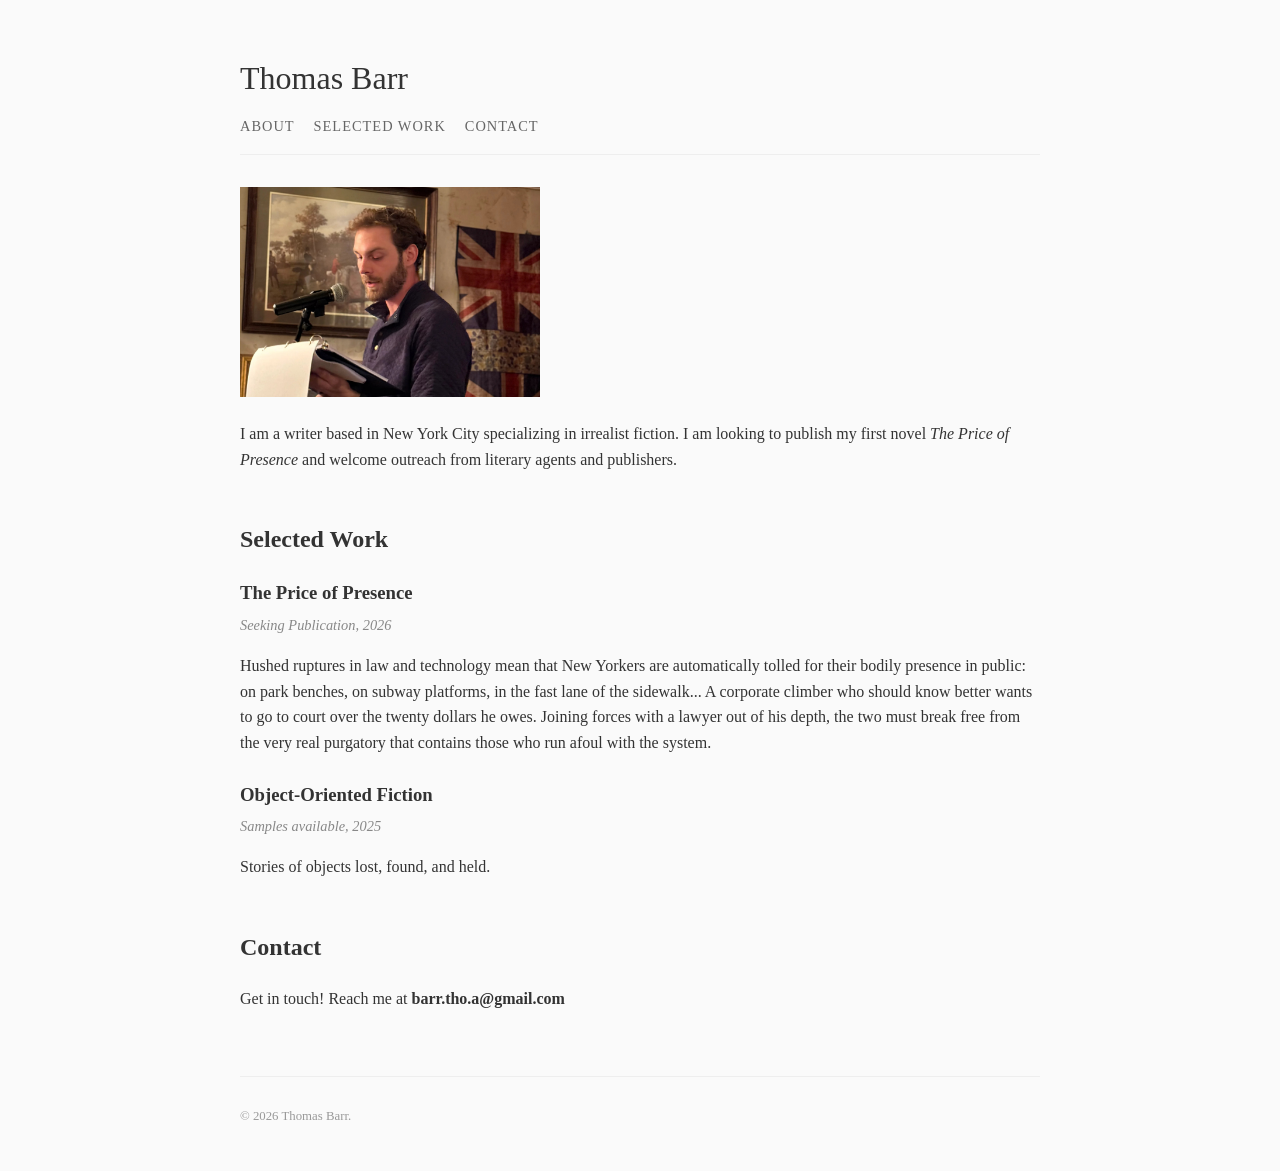
==== index.html @ 7c8e86bd "changed name from "your name" change name of website from the default to my name" ====
<!DOCTYPE html>
<html lang="en">
<head>
    <meta charset="UTF-8">
    <meta name="viewport" content="width=device-width, initial-scale=1.0">
    <title>Thomas Barr | Writer</title>
    <style>
        /* Minimalist Styling */
        body {
            font-family: "Georgia", serif; /* Serif fonts are classic for writers */
            line-height: 1.6;
            color: #333;
            max-width: 800px;
            margin: 0 auto;
            padding: 2rem;
            background-color: #fafafa;
        }

        header {
            border-bottom: 1px solid #eee;
            margin-bottom: 2rem;
            padding-bottom: 1rem;
        }

        h1 { font-weight: normal; margin-bottom: 0.5rem; }
        
        nav a {
            text-decoration: none;
            color: #666;
            margin-right: 15px;
            font-size: 0.9rem;
            text-transform: uppercase;
            letter-spacing: 1px;
        }

        nav a:hover { color: #000; }

        section { margin-bottom: 3rem; }

        .profile-photo {
            width: 100%;
            max-width: 300px;
            height: auto;
            margin-bottom: 1.5rem;
            display: block;
            }

        .work-item { margin-bottom: 1.5rem; }
        
        .work-item h3 { margin-bottom: 0.2rem; }

        .date { font-style: italic; color: #888; font-size: 0.9rem; }

        footer {
            font-size: 0.8rem;
            color: #999;
            margin-top: 4rem;
            border-top: 1px solid #eee;
            padding-top: 1rem;
        }
    </style>
</head>
<body>

    <header>
        <h1>Thomas Barr</h1>
        <nav>
            <a href="#about">About</a>
            <a href="#work">Selected Work</a>
            <a href="#contact">Contact</a>
        </nav>
    </header>

    <main>
        <section id="about">
            <img src="me_at_ny_story_night.jpg"
                alt="Thomas Barr"
                class="profile-photo">
            <p>I am a writer based in New York City specializing in irrealist fiction. I am looking to publish my first novel <i>The Price of Presence</i> and welcome outreach from literary agents and publishers.<p> 
        </section>

        <section id="work">
            <h2>Selected Work</h2>
            
            <div class="work-item">
                <h3>The Price of Presence</h3>
                <span class="date">Seeking Publication, 2026</span>
                <p> Hushed ruptures in law and technology mean that New Yorkers are automatically tolled for their bodily presence in public: on park benches, on subway platforms, in the fast lane of the sidewalk... A corporate climber who should know better wants to go to court over the twenty dollars he owes. Joining forces with a lawyer out of his depth, the two must break free from the very real purgatory that contains those who run afoul with the system. </p>


            </div>

            <div class="work-item">
                <h3>Object-Oriented Fiction</h3>
                <span class="date">Samples available, 2025</span>
                <p> Stories of objects lost, found, and held.   </p>
            </div>
        </section>

        <section id="contact">
            <h2>Contact</h2>
            <p>Get in touch! Reach me at <strong>barr.tho.a@gmail.com</strong></p>
        </section>
    </main>

    <footer>
        <p>&copy; 2026 Thomas Barr.</p>
    </footer>

</body>
</html>
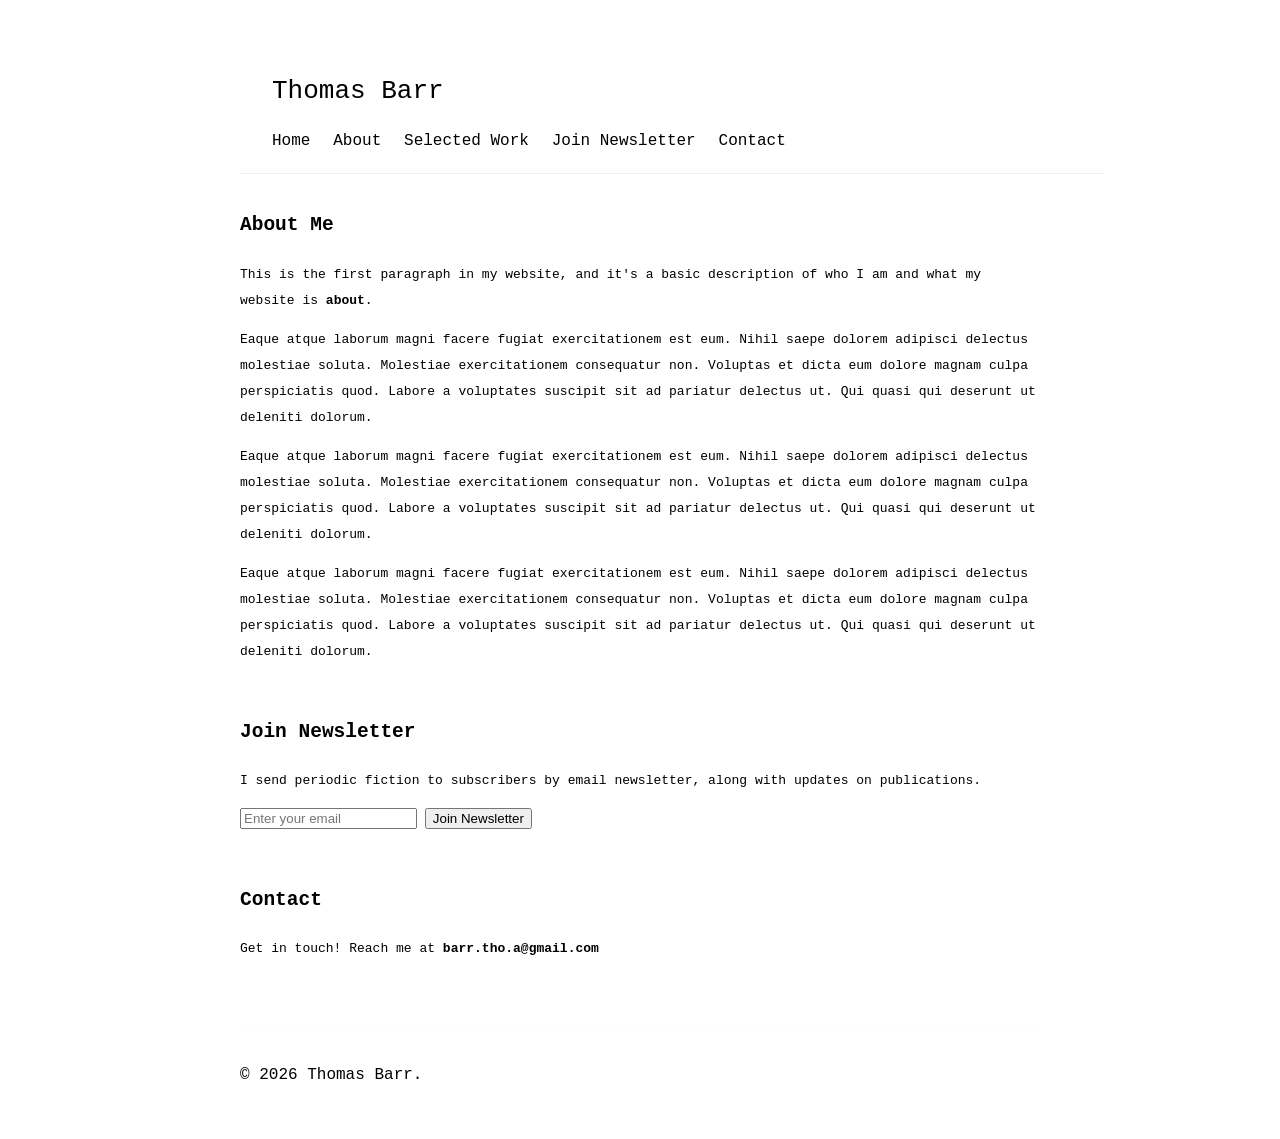
==== commit e10cf408: "New Version Added subscribe button with functionality. Separated style CSS file. Created separate wo" ====
--- a/index.html
+++ b/index.html
@@ -4,99 +4,68 @@
     <meta charset="UTF-8">
     <meta name="viewport" content="width=device-width, initial-scale=1.0">
     <title>Thomas Barr | Writer</title>
-    <style>
-        /* Minimalist Styling */
-        body {
-            font-family: "Georgia", serif; /* Serif fonts are classic for writers */
-            line-height: 1.6;
-            color: #333;
-            max-width: 800px;
-            margin: 0 auto;
-            padding: 2rem;
-            background-color: #fafafa;
-        }
-
-        header {
-            border-bottom: 1px solid #eee;
-            margin-bottom: 2rem;
-            padding-bottom: 1rem;
-        }
-
-        h1 { font-weight: normal; margin-bottom: 0.5rem; }
-        
-        nav a {
-            text-decoration: none;
-            color: #666;
-            margin-right: 15px;
-            font-size: 0.9rem;
-            text-transform: uppercase;
-            letter-spacing: 1px;
-        }
-
-        nav a:hover { color: #000; }
-
-        section { margin-bottom: 3rem; }
-
-        .profile-photo {
-            width: 100%;
-            max-width: 300px;
-            height: auto;
-            margin-bottom: 1.5rem;
-            display: block;
-            }
-
-        .work-item { margin-bottom: 1.5rem; }
-        
-        .work-item h3 { margin-bottom: 0.2rem; }
-
-        .date { font-style: italic; color: #888; font-size: 0.9rem; }
-
-        footer {
-            font-size: 0.8rem;
-            color: #999;
-            margin-top: 4rem;
-            border-top: 1px solid #eee;
-            padding-top: 1rem;
-        }
-    </style>
+    <link rel="stylesheet" href="style.css">
 </head>
 <body>
 
     <header>
         <h1>Thomas Barr</h1>
         <nav>
+            <a href="index.html" class="nav-button">Home</a>
             <a href="#about">About</a>
-            <a href="#work">Selected Work</a>
+            <a href="work.html" class="nav-button">Selected Work</a>
+            <a href="#subscribe">Join Newsletter</a>
             <a href="#contact">Contact</a>
         </nav>
     </header>
 
     <main>
         <section id="about">
-            <img src="me_at_ny_story_night.jpg"
-                alt="Thomas Barr"
-                class="profile-photo">
-            <p>I am a writer based in New York City specializing in irrealist fiction. I am looking to publish my first novel <i>The Price of Presence</i> and welcome outreach from literary agents and publishers.<p> 
+            <h2>About Me</h2>
+            <p>
+                This is the first paragraph in my website, and it's a basic description of who I am and what my website is <b>about</b>.
+            </p> 
+            <p>Eaque atque laborum magni facere fugiat exercitationem est eum. Nihil saepe dolorem adipisci delectus molestiae soluta. Molestiae exercitationem consequatur non. Voluptas et dicta eum dolore magnam culpa perspiciatis quod. Labore a voluptates suscipit sit ad pariatur delectus ut. Qui quasi qui deserunt ut deleniti dolorum.</p>
+            <p>Eaque atque laborum magni facere fugiat exercitationem est eum. Nihil saepe dolorem adipisci delectus molestiae soluta. Molestiae exercitationem consequatur non. Voluptas et dicta eum dolore magnam culpa perspiciatis quod. Labore a voluptates suscipit sit ad pariatur delectus ut. Qui quasi qui deserunt ut deleniti dolorum.</p>
+            <p>Eaque atque laborum magni facere fugiat exercitationem est eum. Nihil saepe dolorem adipisci delectus molestiae soluta. Molestiae exercitationem consequatur non. Voluptas et dicta eum dolore magnam culpa perspiciatis quod. Labore a voluptates suscipit sit ad pariatur delectus ut. Qui quasi qui deserunt ut deleniti dolorum.</p>
         </section>
+        <section id="subscribe">
+            <h2>Join Newsletter</h2>
+            <p> I send periodic fiction to subscribers by email newsletter, along with updates on publications. </p>
 
-        <section id="work">
-            <h2>Selected Work</h2>
-            
-            <div class="work-item">
-                <h3>The Price of Presence</h3>
-                <span class="date">Seeking Publication, 2026</span>
-                <p> Hushed ruptures in law and technology mean that New Yorkers are automatically tolled for their bodily presence in public: on park benches, on subway platforms, in the fast lane of the sidewalk... A corporate climber who should know better wants to go to court over the twenty dollars he owes. Joining forces with a lawyer out of his depth, the two must break free from the very real purgatory that contains those who run afoul with the system. </p>
+            <form id="emailForm">
+                <input type="email" name="email" placeholder="Enter your email" required>
+                <button type="submit">Join Newsletter</button>
+            </form>
+
+            <div id="message"></div>
+
+            <script>
+                const scriptURL = "https://script.google.com/macros/s/AKfycbyUlyFWAKu-uKVp213Pf8Q_1jN5pKn86FjxBOwZqQd7GYGpqejG7d1QRgHekriUx1J0Eg/exec";
+                const form = document.getElementById('emailForm');
+                const msg = document.getElementById('message');
+
+                form.addEventListener('submit', e => {
+                e.preventDefault();
+                msg.innerHTML = "Submitting...";
+
+                fetch(scriptURL, { 
+                method: 'POST', 
+                body: new FormData(form)
+            })
+                .then(response => {
+                msg.innerHTML = "Success! You've been added.";
+                form.reset();
+            })
+                .catch(error => {
+                    msg.innerHTML = "It looks like an extension in your browser does not agree with my signup button. Try disabling adblock and try again. If no success, you can request signup directly by emailing barr.tho.a@gmail.com";
+                    console.error('Error!', error.message);
+                });
+            });
+            </script>
 
 
-            </div>
-
-            <div class="work-item">
-                <h3>Object-Oriented Fiction</h3>
-                <span class="date">Samples available, 2025</span>
-                <p> Stories of objects lost, found, and held.   </p>
-            </div>
         </section>
-
         <section id="contact">
             <h2>Contact</h2>
             <p>Get in touch! Reach me at <strong>barr.tho.a@gmail.com</strong></p>
--- a/style.css
+++ b/style.css
@@ -0,0 +1,61 @@
+/* style.css */
+
+body {
+	font-family: monospace;
+	line-height: 2;
+	/* Set text color to black. */
+	color: #000;
+	max-width: 800px;
+	margin: 0 auto;
+	padding: 2rem;
+	background-color: #fff;
+}
+
+header {
+	border-bottom: 1px solid #eee;
+	margin-bottom: 2rem;
+	padding-bottom: 1rem;
+	position: -webkit-sticky;
+	position: sticky;
+	top: 0;
+	z-index: 1000;
+	background-color: #fff;
+	width: 100%;
+	padding: 1rem 2rem;
+}
+
+.container {
+	max-width: 800px;
+	margin: 0 auto;
+	padding 2rem;
+}
+
+h1 {
+	font-weight: normal;
+	margin-bottom: 0.5rem;
+ }
+
+/* scroll-margin-top is still not working. */
+h2 {
+	scroll-margin-top: 100px;
+}
+		
+nav a {
+	text-decoration: none;
+	color: #000;
+	margin-right: 15px;
+	/* Setting font size to 1 root element. */
+	font-size: 1rem;
+}
+
+nav a:hover { color: #000; }
+
+section { margin-bottom: 3rem; }
+        
+footer {
+	font-size: 1rem;
+	color: #000;
+	margin-top: 4rem;
+	border-top: 1px solid #fdfdfd;
+	padding-top: 1rem;
+}
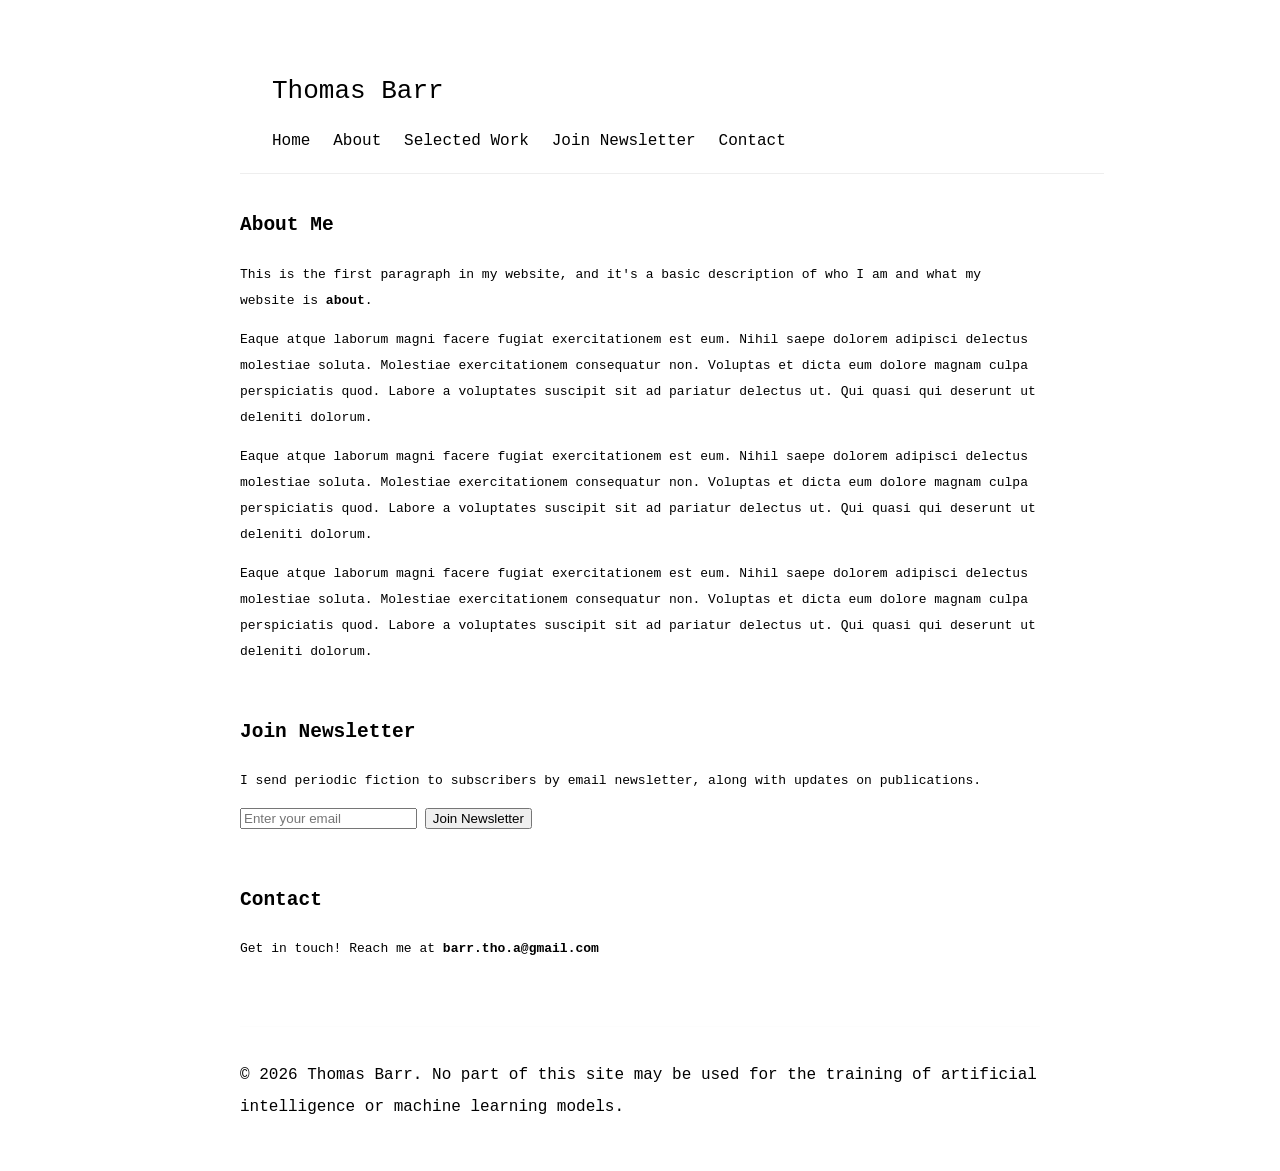
==== commit 05782939: "Nav buttons Made all menu buttons "nav-button" to ease navigation between different pages." ====
--- a/index.html
+++ b/index.html
@@ -12,10 +12,10 @@
         <h1>Thomas Barr</h1>
         <nav>
             <a href="index.html" class="nav-button">Home</a>
-            <a href="#about">About</a>
+            <a href="index.html#about" class="nav-button">About</a>
             <a href="work.html" class="nav-button">Selected Work</a>
-            <a href="#subscribe">Join Newsletter</a>
-            <a href="#contact">Contact</a>
+            <a href="index.html#subscribe" class="nav-button">Join Newsletter</a>
+            <a href="index.html#contact" class="nav-button">Contact</a>
         </nav>
     </header>
 
@@ -73,7 +73,7 @@
     </main>
 
     <footer>
-        <p>&copy; 2026 Thomas Barr.</p>
+        <p>&copy; 2026 Thomas Barr. No part of this site may be used for the training of artificial intelligence or machine learning models.</p>
     </footer>
 
 </body>
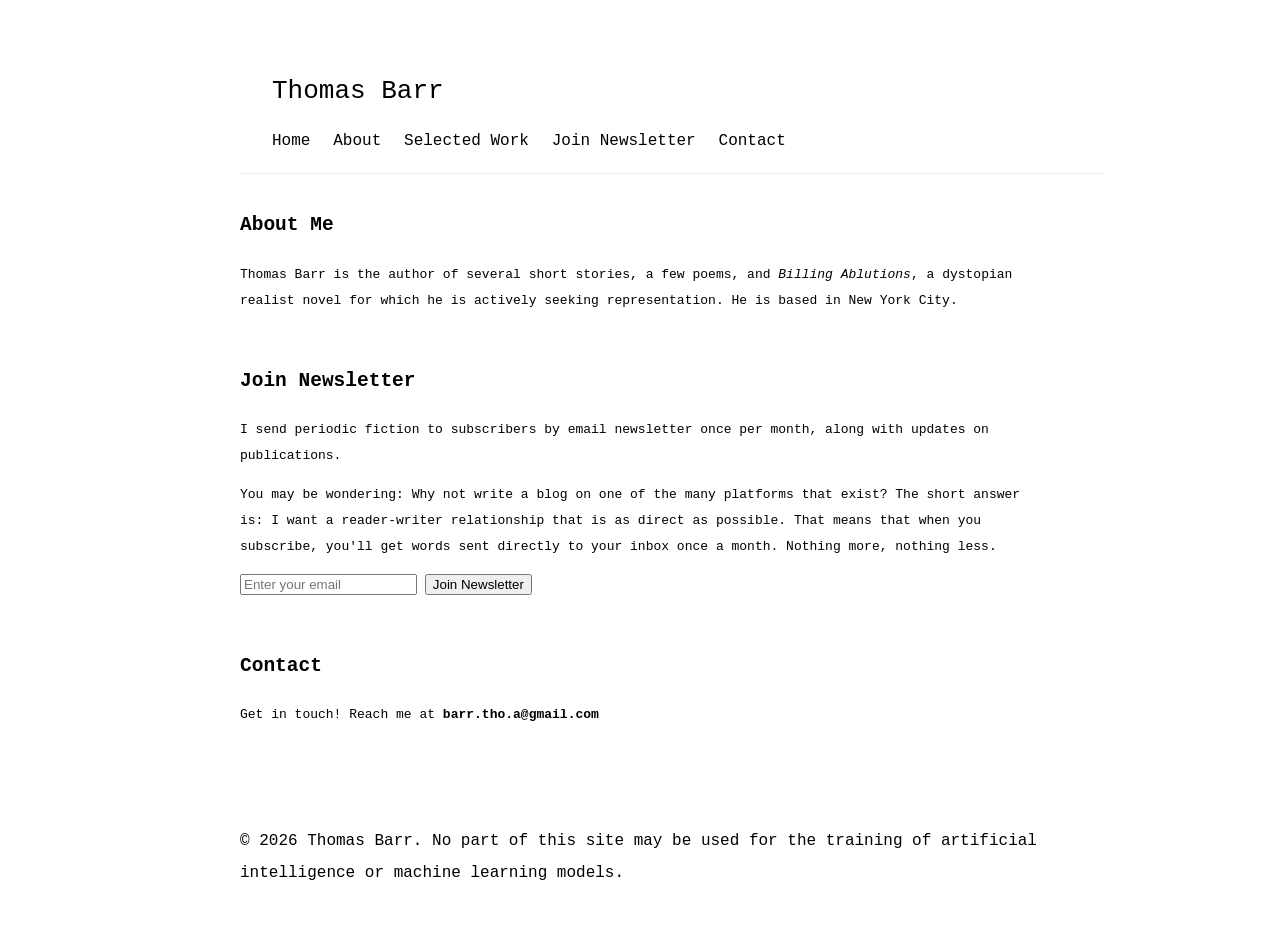
==== commit 4c46e7a5: "Revise bio. Refer to new Apps Script Here in the HTML, some written content was updated. It also ref" ====
--- a/index.html
+++ b/index.html
@@ -22,17 +22,15 @@
     <main>
         <section id="about">
             <h2>About Me</h2>
-            <p>
-                This is the first paragraph in my website, and it's a basic description of who I am and what my website is <b>about</b>.
-            </p> 
-            <p>Eaque atque laborum magni facere fugiat exercitationem est eum. Nihil saepe dolorem adipisci delectus molestiae soluta. Molestiae exercitationem consequatur non. Voluptas et dicta eum dolore magnam culpa perspiciatis quod. Labore a voluptates suscipit sit ad pariatur delectus ut. Qui quasi qui deserunt ut deleniti dolorum.</p>
-            <p>Eaque atque laborum magni facere fugiat exercitationem est eum. Nihil saepe dolorem adipisci delectus molestiae soluta. Molestiae exercitationem consequatur non. Voluptas et dicta eum dolore magnam culpa perspiciatis quod. Labore a voluptates suscipit sit ad pariatur delectus ut. Qui quasi qui deserunt ut deleniti dolorum.</p>
-            <p>Eaque atque laborum magni facere fugiat exercitationem est eum. Nihil saepe dolorem adipisci delectus molestiae soluta. Molestiae exercitationem consequatur non. Voluptas et dicta eum dolore magnam culpa perspiciatis quod. Labore a voluptates suscipit sit ad pariatur delectus ut. Qui quasi qui deserunt ut deleniti dolorum.</p>
+                <p>Thomas Barr is the author of several short stories, a few poems, and <i>Billing Ablutions</i>, a dystopian realist novel for which he is actively seeking representation. He is based in New York City. </p>
+
+            
         </section>
         <section id="subscribe">
             <h2>Join Newsletter</h2>
-            <p> I send periodic fiction to subscribers by email newsletter, along with updates on publications. </p>
-
+            <p> I send periodic fiction to subscribers by email newsletter once per month, along with updates on publications.</p>
+            <p>You may be wondering: Why not write a blog on one of the many platforms that exist? The short answer is: I want a reader-writer relationship that is as direct as possible. That means that when you subscribe, you'll get words sent directly to your inbox once a month. Nothing more, nothing less.</p>
+            
             <form id="emailForm">
                 <input type="email" name="email" placeholder="Enter your email" required>
                 <button type="submit">Join Newsletter</button>
@@ -41,7 +39,7 @@
             <div id="message"></div>
 
             <script>
-                const scriptURL = "https://script.google.com/macros/s/AKfycbyUlyFWAKu-uKVp213Pf8Q_1jN5pKn86FjxBOwZqQd7GYGpqejG7d1QRgHekriUx1J0Eg/exec";
+                const scriptURL = "https://script.google.com/macros/s/AKfycbyBVZ_SrR1kThTO-31gRcUkVMMcwUEqF1UVuA-o9pXsqXqfdW9-wbLexrVXajgMBQvRSg/exec";
                 const form = document.getElementById('emailForm');
                 const msg = document.getElementById('message');
 
@@ -54,7 +52,7 @@
                 body: new FormData(form)
             })
                 .then(response => {
-                msg.innerHTML = "Success! You've been added.";
+                msg.innerHTML = "Success! You've been added. Check for a welcome email with a confirmation link.";
                 form.reset();
             })
                 .catch(error => {
@@ -77,4 +75,4 @@
     </footer>
 
 </body>
-</html>+</html>
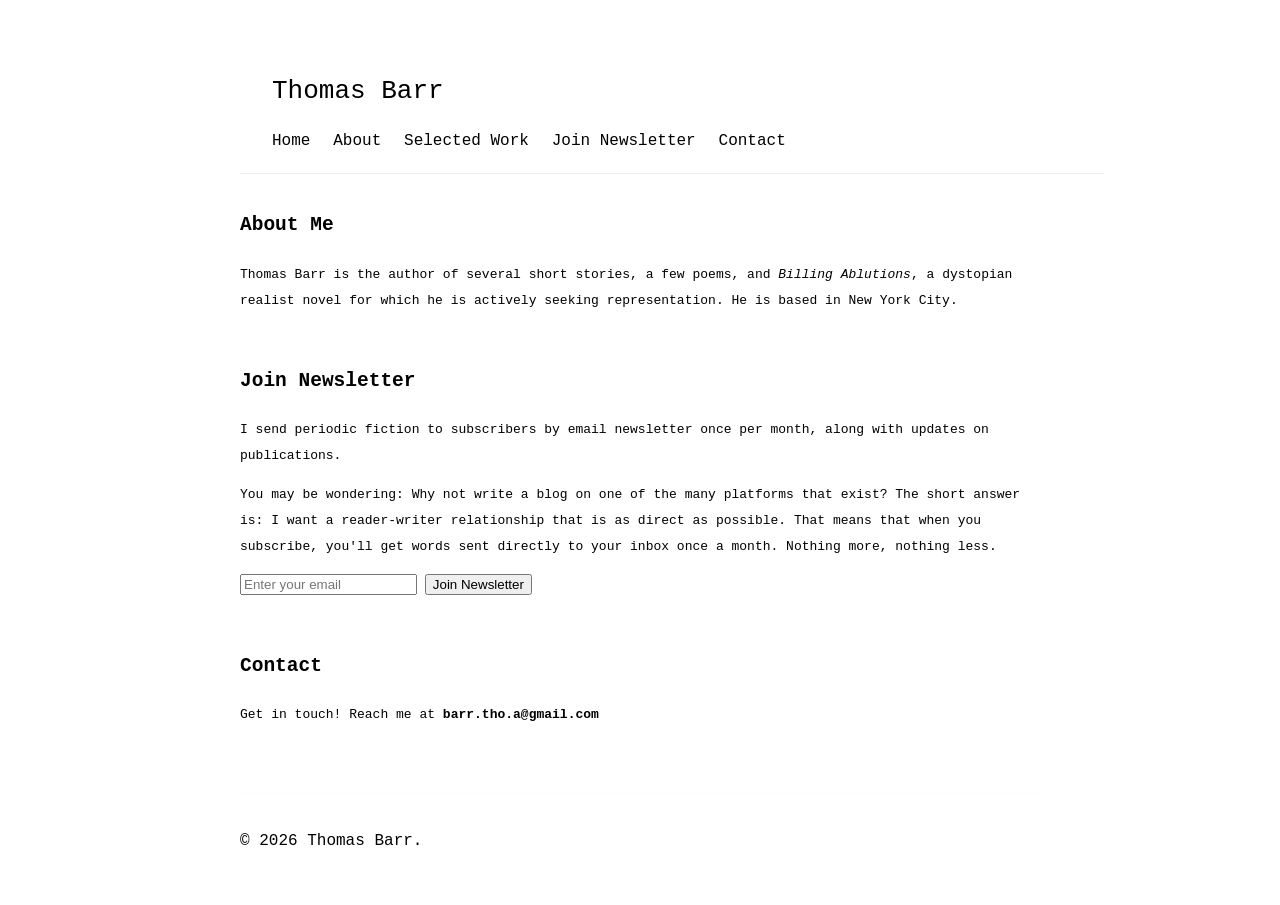
==== commit d86652f9: "AI message deleted Deleted message prohibiting use for AI because it's not doing anything." ====
--- a/index.html
+++ b/index.html
@@ -71,7 +71,7 @@
     </main>
 
     <footer>
-        <p>&copy; 2026 Thomas Barr. No part of this site may be used for the training of artificial intelligence or machine learning models.</p>
+        <p>&copy; 2026 Thomas Barr.</p>
     </footer>
 
 </body>
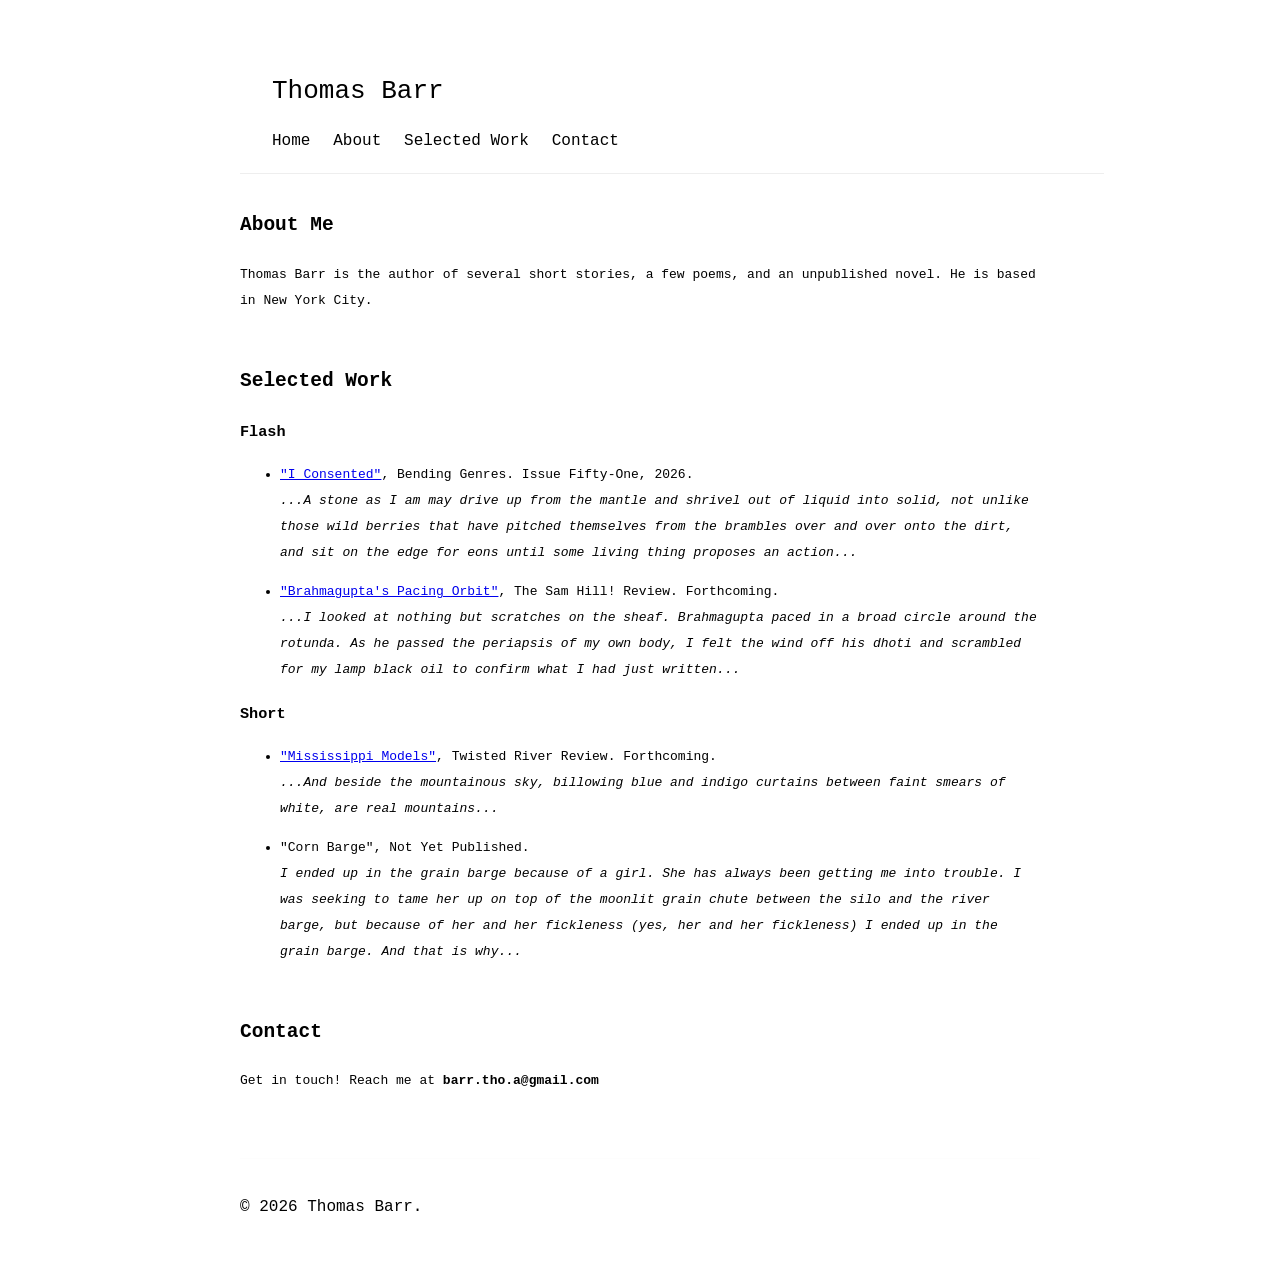
==== commit 83658dc5: "Simplify Index Simplified webpage to be a single page. Deleted work sample because of spammers. Adde" ====
--- a/index.html
+++ b/index.html
@@ -8,62 +8,50 @@
 </head>
 <body>
 
-    <header>
+    <header id="top">
         <h1>Thomas Barr</h1>
         <nav>
-            <a href="index.html" class="nav-button">Home</a>
-            <a href="index.html#about" class="nav-button">About</a>
-            <a href="work.html" class="nav-button">Selected Work</a>
-            <a href="index.html#subscribe" class="nav-button">Join Newsletter</a>
-            <a href="index.html#contact" class="nav-button">Contact</a>
+            <a href="#top" class="nav-button">Home</a>
+            <a href="#about" class="nav-button">About</a>
+            <a href="#publications" class="nav-button">Selected Work</a>
+            <a href="#contact" class="nav-button">Contact</a>
         </nav>
     </header>
 
     <main>
         <section id="about">
             <h2>About Me</h2>
-                <p>Thomas Barr is the author of several short stories, a few poems, and <i>Billing Ablutions</i>, a dystopian realist novel for which he is actively seeking representation. He is based in New York City. </p>
+            <p>Thomas Barr is the author of several short stories, a few poems, and an unpublished novel. He is based in New York City.</p>
+        </section>
 
-            
-        </section>
-        <section id="subscribe">
-            <h2>Join Newsletter</h2>
-            <p> I send periodic fiction to subscribers by email newsletter once per month, along with updates on publications.</p>
-            <p>You may be wondering: Why not write a blog on one of the many platforms that exist? The short answer is: I want a reader-writer relationship that is as direct as possible. That means that when you subscribe, you'll get words sent directly to your inbox once a month. Nothing more, nothing less.</p>
-            
-            <form id="emailForm">
-                <input type="email" name="email" placeholder="Enter your email" required>
-                <button type="submit">Join Newsletter</button>
-            </form>
+        <section id="publications">
+            <h2>Selected Work</h2>
+            <h3>Flash</h3>
+                <ul>
+                    <li><a href="https://bendinggenres.com/i-consented/" target="_blank" rel="noopener">"I Consented"</a>, Bending Genres. Issue Fifty-One, 2026. </li>
 
-            <div id="message"></div>
+                    <i>...A stone as I am may drive up from the mantle and shrivel out of liquid into solid, not unlike those wild berries that have pitched themselves from the brambles over and over onto the dirt, and sit on the edge for eons until some living thing proposes an action...</i>
+                </ul>
+                <ul>
+                    <li><a href="https://samhillreview.com/" target="_blank" rel="noopener">"Brahmagupta's Pacing Orbit"</a>, The Sam Hill! Review. Forthcoming. </li>
 
-            <script>
-                const scriptURL = "https://script.google.com/macros/s/AKfycbyBVZ_SrR1kThTO-31gRcUkVMMcwUEqF1UVuA-o9pXsqXqfdW9-wbLexrVXajgMBQvRSg/exec";
-                const form = document.getElementById('emailForm');
-                const msg = document.getElementById('message');
+                        <i>...I looked at nothing but scratches on the sheaf. Brahmagupta paced in a broad circle around the rotunda. As he passed the periapsis of my own body, I felt the wind off his dhoti and scrambled for my lamp black oil to confirm what I had just written...</i>
+                    
+                </ul>
+            <h3>Short</h3>
+                <ul>
+                    <li><a href="https://twistedriverreview.com/" target="_blank" rel="noopener"> "Mississippi Models"</a>, Twisted River Review. Forthcoming. </li>
 
-                form.addEventListener('submit', e => {
-                e.preventDefault();
-                msg.innerHTML = "Submitting...";
+                        <i>...And beside the mountainous sky, billowing blue and indigo curtains between faint smears of white, are real mountains...</i>
+                </ul>
+                <ul>
+                    <li><a>"Corn Barge"</a>, Not Yet Published.</li>
 
-                fetch(scriptURL, { 
-                method: 'POST', 
-                body: new FormData(form)
-            })
-                .then(response => {
-                msg.innerHTML = "Success! You've been added. Check for a welcome email with a confirmation link.";
-                form.reset();
-            })
-                .catch(error => {
-                    msg.innerHTML = "It looks like an extension in your browser does not agree with my signup button. Try disabling adblock and try again. If no success, you can request signup directly by emailing barr.tho.a@gmail.com";
-                    console.error('Error!', error.message);
-                });
-            });
-            </script>
-
+                        <i> I ended up in the grain barge because of a girl. She has always been getting me into trouble. I was seeking to tame her up on top of the moonlit grain chute between the silo and the river barge, but because of her and her fickleness (yes, her and her fickleness) I ended up in the grain barge. And that is why...</i>
+                </ul>
 
         </section>
+
         <section id="contact">
             <h2>Contact</h2>
             <p>Get in touch! Reach me at <strong>barr.tho.a@gmail.com</strong></p>
@@ -75,4 +63,4 @@
     </footer>
 
 </body>
-</html>
+</html>
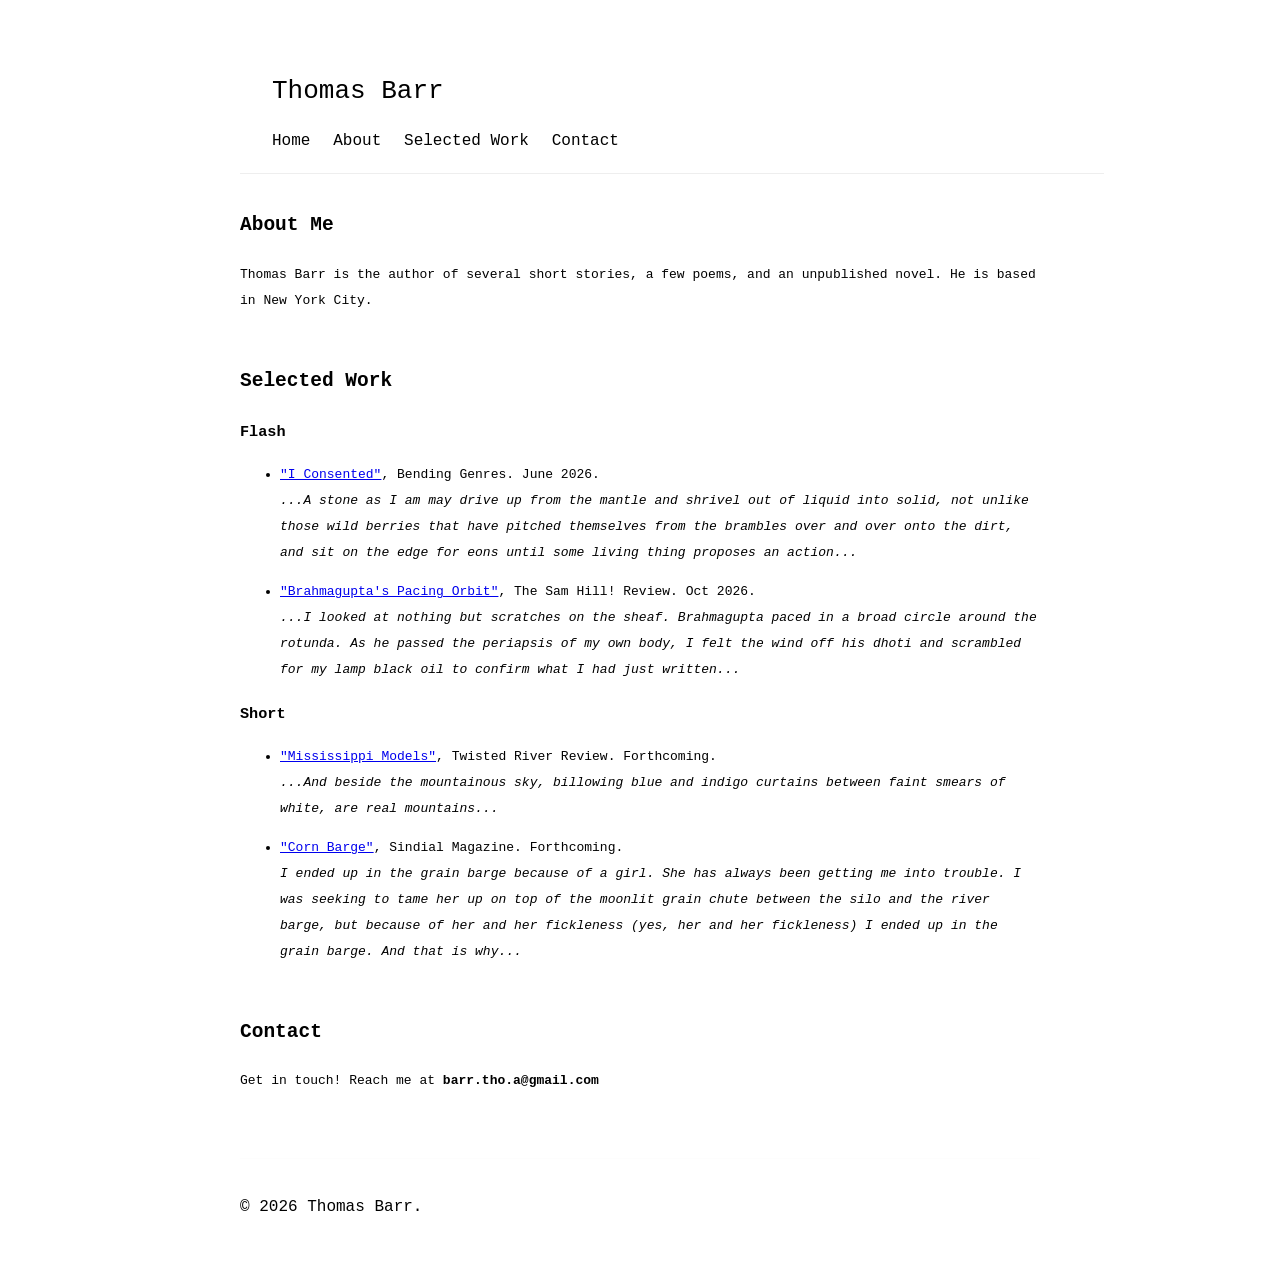
==== commit bf683b93: "Update index.html" ====
--- a/index.html
+++ b/index.html
@@ -28,12 +28,12 @@
             <h2>Selected Work</h2>
             <h3>Flash</h3>
                 <ul>
-                    <li><a href="https://bendinggenres.com/i-consented/" target="_blank" rel="noopener">"I Consented"</a>, Bending Genres. Issue Fifty-One, 2026. </li>
+                    <li><a href="https://bendinggenres.com/i-consented/" target="_blank" rel="noopener">"I Consented"</a>, Bending Genres. June 2026. </li>
 
                     <i>...A stone as I am may drive up from the mantle and shrivel out of liquid into solid, not unlike those wild berries that have pitched themselves from the brambles over and over onto the dirt, and sit on the edge for eons until some living thing proposes an action...</i>
                 </ul>
                 <ul>
-                    <li><a href="https://samhillreview.com/" target="_blank" rel="noopener">"Brahmagupta's Pacing Orbit"</a>, The Sam Hill! Review. Forthcoming. </li>
+                    <li><a href="https://samhillreview.com/vol-1/brahmaguptas-pacing-orbit-barr" target="_blank" rel="noopener">"Brahmagupta's Pacing Orbit"</a>, The Sam Hill! Review. Oct 2026. </li>
 
                         <i>...I looked at nothing but scratches on the sheaf. Brahmagupta paced in a broad circle around the rotunda. As he passed the periapsis of my own body, I felt the wind off his dhoti and scrambled for my lamp black oil to confirm what I had just written...</i>
                     
@@ -45,7 +45,7 @@
                         <i>...And beside the mountainous sky, billowing blue and indigo curtains between faint smears of white, are real mountains...</i>
                 </ul>
                 <ul>
-                    <li><a>"Corn Barge"</a>, Not Yet Published.</li>
+                    <li><a href="https://sites.google.com/view/sundial-magazine/" target="_blank" rel="noopener"> "Corn Barge"</a>, Sindial Magazine. Forthcoming. </li>
 
                         <i> I ended up in the grain barge because of a girl. She has always been getting me into trouble. I was seeking to tame her up on top of the moonlit grain chute between the silo and the river barge, but because of her and her fickleness (yes, her and her fickleness) I ended up in the grain barge. And that is why...</i>
                 </ul>
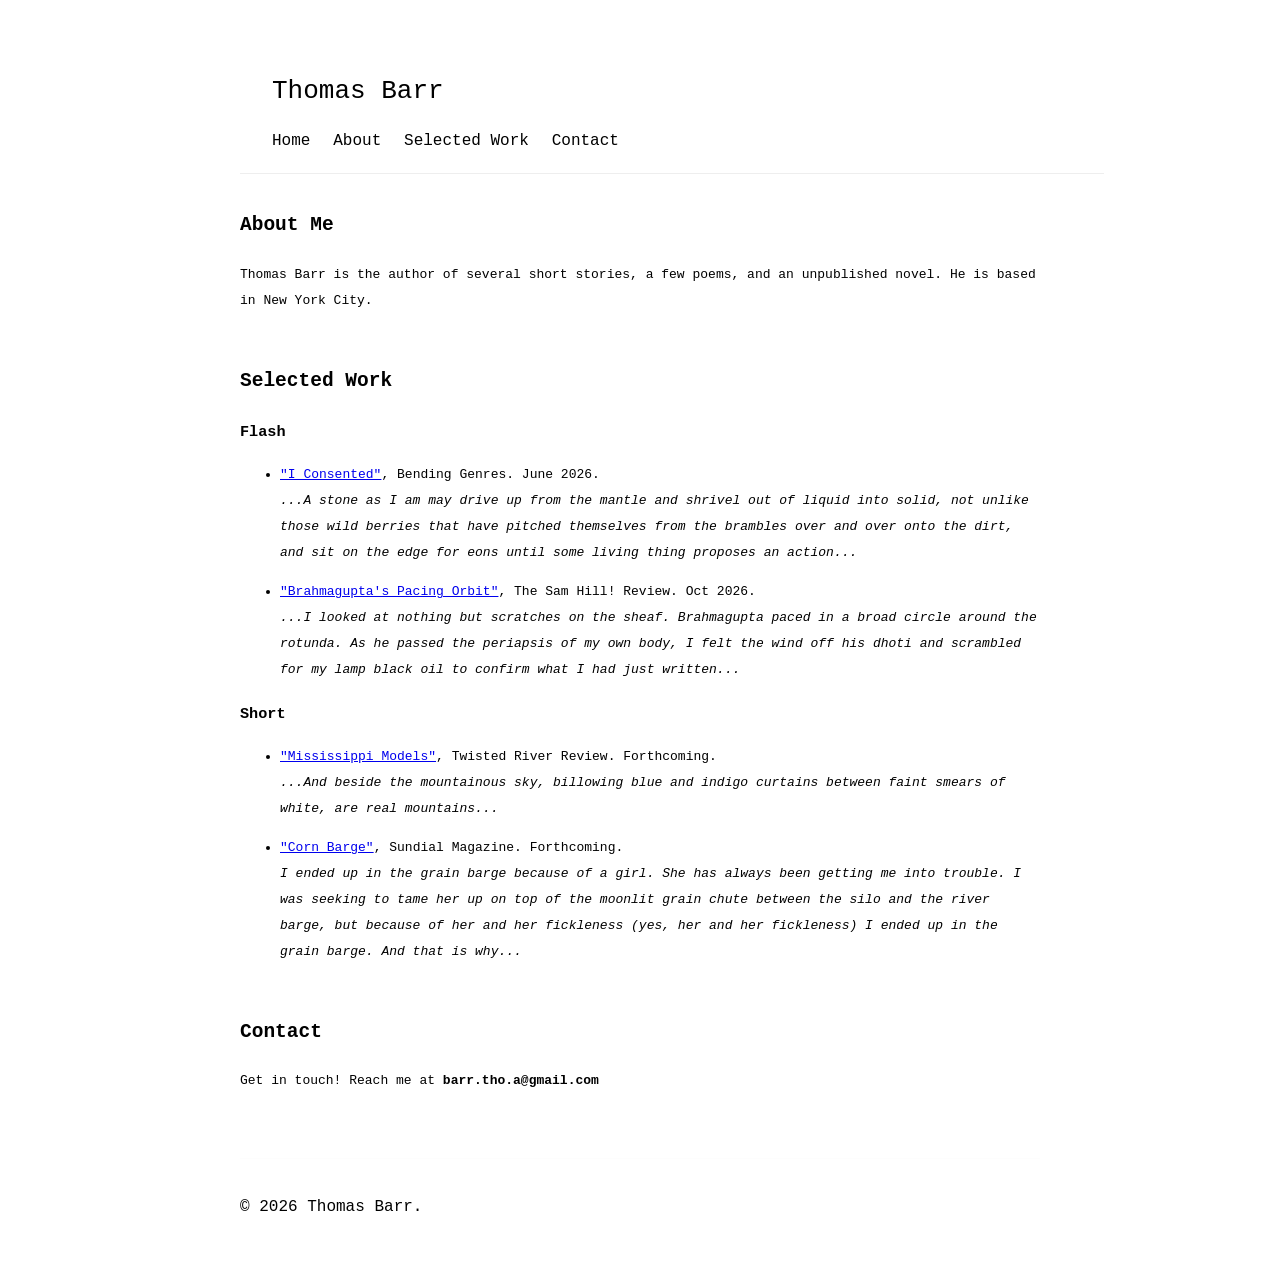
==== commit b333b1f1: "Update index.html" ====
--- a/index.html
+++ b/index.html
@@ -45,7 +45,7 @@
                         <i>...And beside the mountainous sky, billowing blue and indigo curtains between faint smears of white, are real mountains...</i>
                 </ul>
                 <ul>
-                    <li><a href="https://sites.google.com/view/sundial-magazine/" target="_blank" rel="noopener"> "Corn Barge"</a>, Sindial Magazine. Forthcoming. </li>
+                    <li><a href="https://sites.google.com/view/sundial-magazine/" target="_blank" rel="noopener"> "Corn Barge"</a>, Sundial Magazine. Forthcoming. </li>
 
                         <i> I ended up in the grain barge because of a girl. She has always been getting me into trouble. I was seeking to tame her up on top of the moonlit grain chute between the silo and the river barge, but because of her and her fickleness (yes, her and her fickleness) I ended up in the grain barge. And that is why...</i>
                 </ul>
